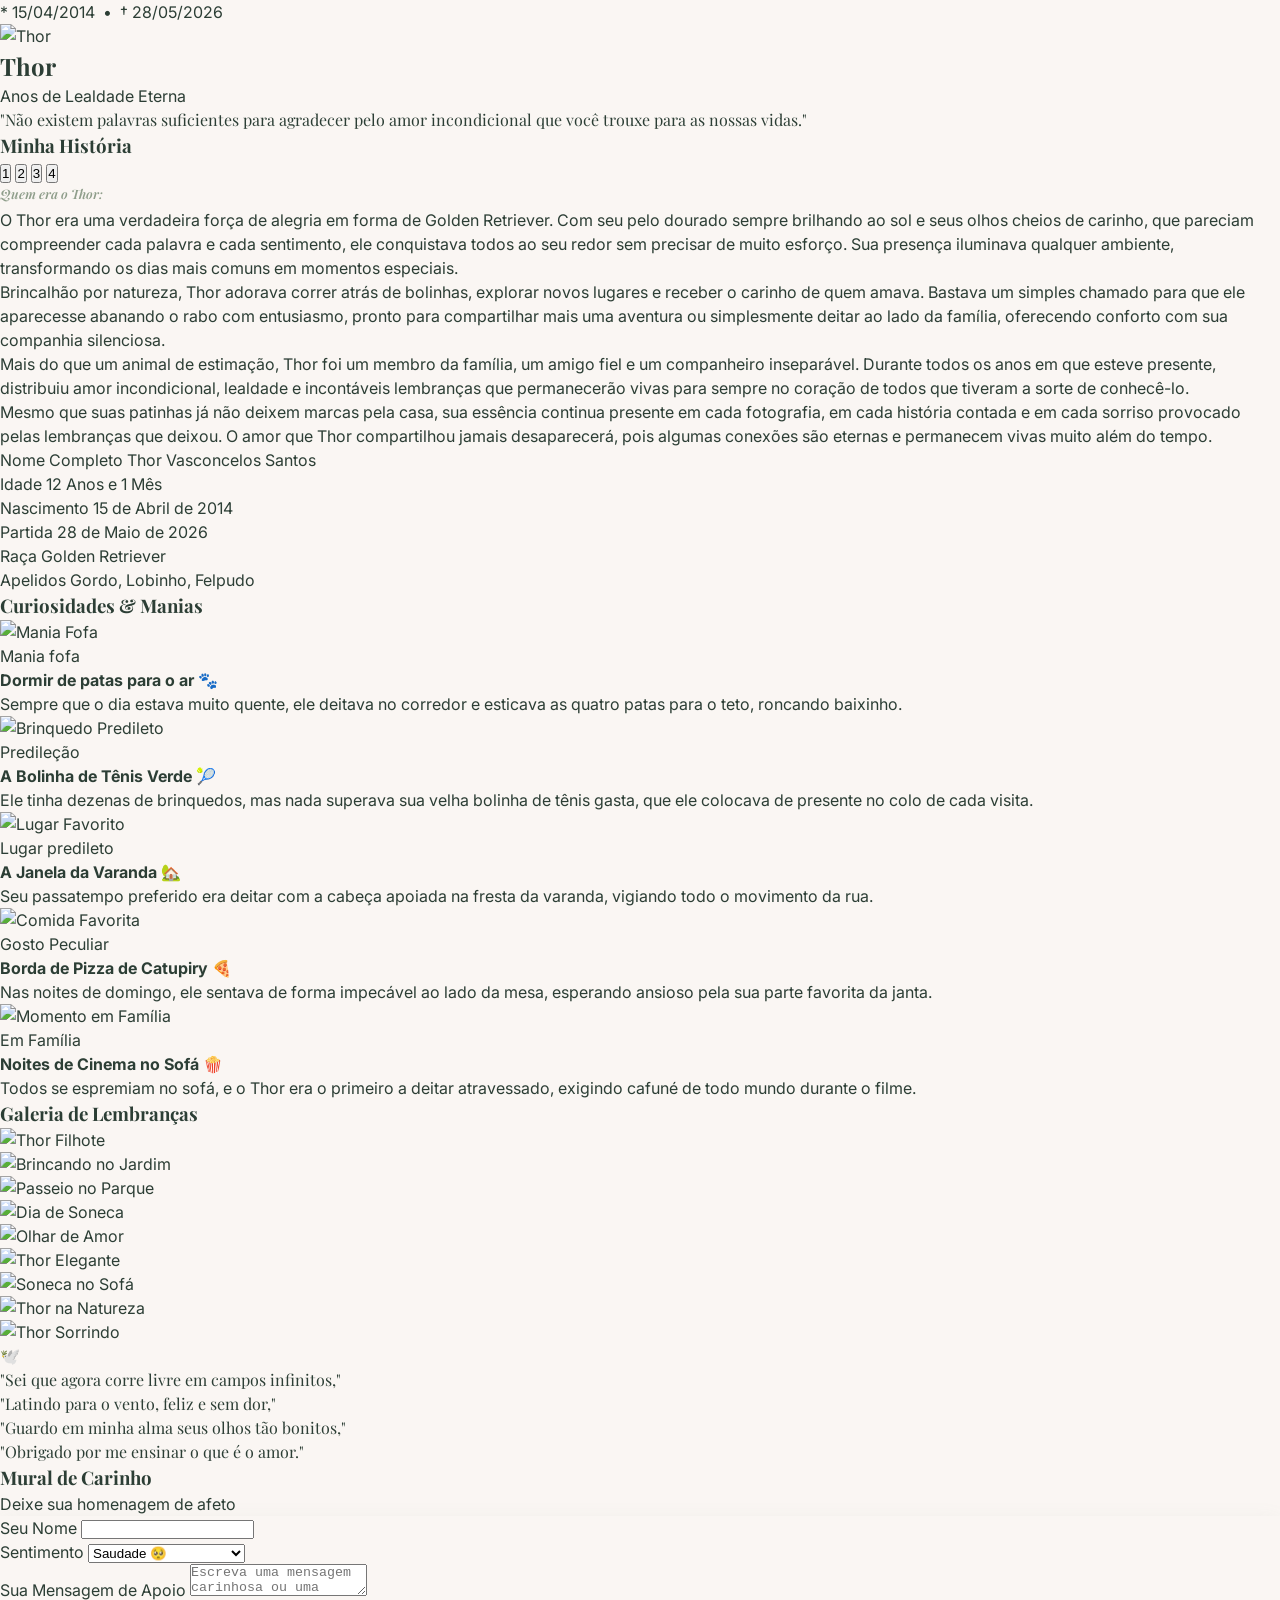
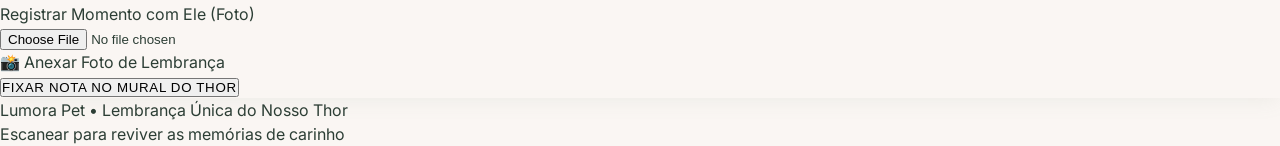
==== assets/pages/memorial.html @ e8ffe862 "Memorial e style css prontos" ====
<!DOCTYPE html>
<html lang="pt-BR">
<head>
    <meta charset="UTF-8">
    <meta name="viewport" content="width=device-width, initial-scale=1.0">
    <title>Lumora Pet • Nosso Eterno Thor</title>
    
    <!-- METATAGS DO ANIMAL -->
    <meta name="description" content="Lumora Pet - Memorial de lealdade do nosso amado Thor">
    <meta name="author" content="Lumora">
    <meta name="theme-color" content="#FAF6F3">
    
    <!-- METATAGS OPEN GRAPH -->
    <meta property="og:title" content="Memorial Digital • Thor">
    <meta property="og:description" content="Acesse nosso portal pet, reviva nossos momentos felizes e deixe um carinho!">
    <meta property="og:image" content="./../img/perfil.jpg">
    <meta property="og:type" content="website">
    
    <link rel="shortcut icon" href="./../img/lumora/logolumora.png" type="image/x-icon">
    
    <!-- FONTES DO GOOGLE -->
    <link rel="preconnect" href="https://fonts.googleapis.com">
    <link rel="preconnect" href="https://fonts.gstatic.com" crossorigin>
    <link href="https://fonts.googleapis.com/css2?family=Inter:wght@300;400;500;600;700&family=Playfair+Display:ital,wght@0,400;0,500;0,600;1,400&display=swap" rel="stylesheet">

    <!-- IMPORTAÇÃO DE TODAS AS FOLHAS DE ESTILO EM CSS PURO -->
    <link rel="stylesheet" href="./../css/style.css">
    <link rel="stylesheet" href="./../css/galeria.css">
    <link rel="stylesheet" href="./../css/lightbox.css">
    <link rel="stylesheet" href="./../css/memorial.css">
    <link rel="stylesheet" href="./../css/mural.css">
</head>
<body class="bg-light-theme pb-28">

    <!-- CANVAS PARA CÉU ANIMADO (ESTRELAS & PATINHAS FLUTUANTES) -->
    <canvas id="starryCanvas"></canvas>

    <!-- PORTAL PRINCIPAL -->
    <main class="memorial-container">
        
        <!-- CABEÇALHO -->
        <header class="memorial-header">
            <span class="memorial-date">* 15/04/2014 &nbsp;•&nbsp; † 28/05/2026</span>
            <div class="profile-frame">
                <!-- Foto do Pet (Clicável para abrir no Lightbox) -->
                <img src="https://images.unsplash.com/photo-1543466835-00a7907e9de1?q=80&w=600&auto=format&fit=crop" alt="Thor" class="profile-img" onclick="openLightbox(this.src)">
            </div>
            
            <h2 class="profile-name font-serif">Thor</h2>
            <span class="memorial-date" style="margin-top: 4px;">Anos de Lealdade Eterna</span>
            
            <blockquote class="profile-quote font-serif">
                "Não existem palavras suficientes para agradecer pelo amor incondicional que você trouxe para as nossas vidas."
            </blockquote>
        </header>

        <!-- SEÇÃO: LIVRO DIGITAL DA VIDA (HISTÓRIA EM ABAS NUMERADAS) -->
        <section class="book-section">
            <div class="book-header">
                <h3 class="book-title font-serif">Minha História</h3>
                <!-- Abas interativas do livro -->
                <div class="book-tabs">
                    <button id="book-tab-1" onclick="switchBookPage(1)" class="book-tab-btn active">1</button>
                    <button id="book-tab-2" onclick="switchBookPage(2)" class="book-tab-btn">2</button>
                    <button id="book-tab-3" onclick="switchBookPage(3)" class="book-tab-btn">3</button>
                    <button id="book-tab-4" onclick="switchBookPage(4)" class="book-tab-btn">4</button>
                </div>
            </div>

            <!-- Páginas de conteúdo do livro -->
            <div class="book-body">
                <!-- Página 1: Descrição -->
                <div id="book-page-1" class="book-page-content">
                    <p class="font-serif" style="font-style: italic; font-weight: 600; font-size: 0.8125rem; color: var(--color-blush); margin-bottom: 0.25rem;">Quem era o Thor:</p>
                    O Thor era uma verdadeira força de alegria em forma de Golden Retriever. Com seu pelo dourado sempre brilhando ao sol e seus olhos cheios de carinho, que pareciam compreender cada palavra e cada sentimento, ele conquistava todos ao seu redor sem precisar de muito esforço. Sua presença iluminava qualquer ambiente, transformando os dias mais comuns em momentos especiais.<br>
                    Brincalhão por natureza, Thor adorava correr atrás de bolinhas, explorar novos lugares e receber o carinho de quem amava. Bastava um simples chamado para que ele aparecesse abanando o rabo com entusiasmo, pronto para compartilhar mais uma aventura ou simplesmente deitar ao lado da família, oferecendo conforto com sua companhia silenciosa.<br>
                    Mais do que um animal de estimação, Thor foi um membro da família, um amigo fiel e um companheiro inseparável. Durante todos os anos em que esteve presente, distribuiu amor incondicional, lealdade e incontáveis lembranças que permanecerão vivas para sempre no coração de todos que tiveram a sorte de conhecê-lo.<br>
                    Mesmo que suas patinhas já não deixem marcas pela casa, sua essência continua presente em cada fotografia, em cada história contada e em cada sorriso provocado pelas lembranças que deixou. O amor que Thor compartilhou jamais desaparecerá, pois algumas conexões são eternas e permanecem vivas muito além do tempo.
                </div>

                <!-- Página 2: A Chegada (Oculta por padrão) -->
                <div id="book-page-2" class="book-page-content hidden">
                    <p class="font-serif" style="font-style: italic; font-weight: 600; font-size: 0.8125rem; color: var(--color-blush); margin-bottom: 0.25rem;">A Chegada (2014):</p>
                    Ele chegou à nossa casa em um sábado chuvoso de outono, ainda tão pequenino que cabia perfeitamente na palma de nossas mãos. Assustado com aquele novo mundo, tremia de leve enquanto observava tudo ao seu redor com seus olhinhos curiosos. Bastou uma lambida carinhosa no nariz, um chorinho manhoso e um rabinho balançando timidamente para que conquistasse, em poucos instantes, o coração de toda a família. <br>
                    Naquele dia, talvez ninguém imaginasse o quanto aquele pequeno filhote mudaria nossas vidas. Aos poucos, ele transformou a casa em um lar ainda mais cheio de alegria, carinho e momentos inesquecíveis. Cada canto passou a guardar uma lembrança sua, e cada rotina ganhou um significado especial com sua presença. Desde o primeiro instante, Thor não foi apenas um cachorro: tornou-se parte da família, um companheiro fiel que nos ensinou, todos os dias, o verdadeiro significado do amor incondicional.
                </div>

                <!-- Página 3: Momentos (Oculta por padrão) -->
                <div id="book-page-3" class="book-page-content hidden">
                    <p class="font-serif" style="font-style: italic; font-weight: 600; font-size: 0.8125rem; color: var(--color-blush); margin-bottom: 0.25rem;">Marcos Felizes:</p>
                   Viver com o Thor era ter a certeza de que cada dia reservava um novo motivo para sorrir. Sua alegria era contagiante e transformava até os momentos mais simples em lembranças inesquecíveis. Bastava pegar sua bolinha favorita, já desgastada de tantas brincadeiras, para que ele saísse correndo pela casa com a mesma empolgação de um filhote, convidando todos a participarem da diversão. <br>
                    As viagens para a praia eram um de seus momentos preferidos. Ele corria pela areia sem se cansar, perseguia as ondas como se fossem uma grande aventura e latia para o mar com uma coragem que sempre nos fazia rir. Parecia que cada passeio era uma descoberta, vivido com a curiosidade e o entusiasmo que só ele tinha. <br>
                    Thor também tinha suas manias encantadoras: gostava de dormir bem perto da família, esperava ansiosamente por um carinho antes de descansar e fazia pequenas travessuras que arrancavam risadas mesmo quando tentávamos fingir estar bravos. Eram esses detalhes, tão simples e ao mesmo tempo tão especiais, que enchiam nossa casa de vida, amor e felicidade. <br>
                    Hoje, o silêncio deixado por sua ausência é sentido em cada canto. Mas todas essas lembranças continuam vivas em nossos corações, lembrando-nos diariamente do privilégio que foi compartilhar tantos momentos ao lado de um amigo tão leal, amoroso e inesquecível.

                </div>

                <!-- Página 4: A Partida (Oculta por padrão) -->
                <div id="book-page-4" class="book-page-content hidden">
                    <p class="font-serif" style="font-style: italic; font-weight: 600; font-size: 0.8125rem; color: var(--color-blush); margin-bottom: 0.25rem;">A Partida (2026):</p>
                    No dia **28 de maio de 2026**, chegou o momento que jamais gostaríamos de viver. Com o coração em pedaços e os olhos cheios de lágrimas, nos despedimos do nosso melhor amigo. Thor enfrentou seus últimos dias com a mesma coragem e doçura que marcaram toda a sua vida, cercado pelo amor, pelo carinho e pelos abraços daqueles que sempre estiveram ao seu lado. <br>
                    Embora a despedida tenha sido profundamente dolorosa, encontramos conforto ao saber que ele partiu sentindo todo o amor que recebeu durante sua jornada. Cada afago, cada palavra de carinho e cada gesto naquele último momento carregavam a gratidão por todos os anos de felicidade que ele nos proporcionou. <br>
                    Hoje, sua ausência deixa um silêncio que ecoa por toda a casa. Ainda sentimos falta do som de suas patinhas pelo corredor, da alegria com que nos recebia e do olhar cheio de ternura que fazia qualquer problema parecer menor. Mas o amor verdadeiro não desaparece com a despedida. <br>
                    Thor continuará vivendo em nossas lembranças, nas fotografias, nas histórias compartilhadas e, principalmente, em nossos corações. Sua lealdade, seu companheirismo e o amor incondicional que nos ofereceu serão eternos. Enquanto houver alguém para lembrar do seu nome com um sorriso e um aperto de saudade no peito, uma parte dele continuará para sempre ao nosso lado.

                </div>
            </div>
        </section>

        <!-- SEÇÃO: AGENDA CLÁSSICA DE INFORMAÇÕES (INFO-CARD) -->
        <section class="agenda-section">
            <!-- Argolas espirais decorativas no topo -->
            <div class="agenda-spiral-binder">
                <div class="spiral-ring"></div>
                <div class="spiral-ring"></div>
                <div class="spiral-ring"></div>
                <div class="spiral-ring"></div>
                <div class="spiral-ring"></div>
                <div class="spiral-ring"></div>
            </div>
            
            <div class="agenda-grid">
                <div class="agenda-item">
                    <span class="agenda-label">Nome Completo</span>
                    <span class="agenda-value">Thor Vasconcelos Santos</span>
                </div>
                <div class="agenda-item">
                    <span class="agenda-label">Idade</span>
                    <span class="agenda-value">12 Anos e 1 Mês</span>
                </div>
                <div class="agenda-item">
                    <span class="agenda-label">Nascimento</span>
                    <span class="agenda-value">15 de Abril de 2014</span>
                </div>
                <div class="agenda-item">
                    <span class="agenda-label">Partida</span>
                    <span class="agenda-value">28 de Maio de 2026</span>
                </div>
                <div class="agenda-item">
                    <span class="agenda-label">Raça</span>
                    <span class="agenda-value">Golden Retriever</span>
                </div>
                <div class="agenda-item">
                    <span class="agenda-label">Apelidos</span>
                    <span class="agenda-value">Gordo, Lobinho, Felpudo</span>
                </div>
            </div>
        </section>

        <!-- SEÇÃO: CURIOSIDADES & MANIAS (COM HOVER ANIMADO E NOVAS MANIAS) -->
        <section class="curiosity-section">
            <h3 class="section-title font-serif">Curiosidades & Manias</h3>
            <div class="curiosity-grid">
                <!-- Curiosidade 1 -->
                <div class="curiosity-card">
                    <img src="https://images.unsplash.com/photo-1543466835-00a7907e9de1?q=80&w=300&auto=format&fit=crop" class="curiosity-img" alt="Mania Fofa" onclick="openLightbox(this.src)">
                    <div class="curiosity-info">
                        <span class="curiosity-label-tag">Mania fofa</span>
                        <h4 class="curiosity-title">Dormir de patas para o ar 🐾</h4>
                        <p class="curiosity-desc">Sempre que o dia estava muito quente, ele deitava no corredor e esticava as quatro patas para o teto, roncando baixinho.</p>
                    </div>
                </div>

                <!-- Curiosidade 2 -->
                <div class="curiosity-card">
                    <img src="https://images.unsplash.com/photo-1514984879728-be0aff75a6e8?q=80&w=300&auto=format&fit=crop" class="curiosity-img" alt="Brinquedo Predileto" onclick="openLightbox(this.src)">
                    <div class="curiosity-info">
                        <span class="curiosity-label-tag">Predileção</span>
                        <h4 class="curiosity-title">A Bolinha de Tênis Verde 🎾</h4>
                        <p class="curiosity-desc">Ele tinha dezenas de brinquedos, mas nada superava sua velha bolinha de tênis gasta, que ele colocava de presente no colo de cada visita.</p>
                    </div>
                </div>

                <!-- Curiosidade 3 -->
                <div class="curiosity-card">
                    <img src="https://images.unsplash.com/photo-1470240731273-7821a6eeb6bd?q=80&w=300&auto=format&fit=crop" class="curiosity-img" alt="Lugar Favorito" onclick="openLightbox(this.src)">
                    <div class="curiosity-info">
                        <span class="curiosity-label-tag">Lugar predileto</span>
                        <h4 class="curiosity-title">A Janela da Varanda 🏡</h4>
                        <p class="curiosity-desc">Seu passatempo preferido era deitar com a cabeça apoiada na fresta da varanda, vigiando todo o movimento da rua.</p>
                    </div>
                </div>

                <!-- Curiosidade 4 -->
                <div class="curiosity-card">
                    <img src="https://images.unsplash.com/photo-1513104890138-7c749659a591?q=80&w=300&auto=format&fit=crop" class="curiosity-img" alt="Comida Favorita" onclick="openLightbox(this.src)">
                    <div class="curiosity-info">
                        <span class="curiosity-label-tag">Gosto Peculiar</span>
                        <h4 class="curiosity-title">Borda de Pizza de Catupiry 🍕</h4>
                        <p class="curiosity-desc">Nas noites de domingo, ele sentava de forma impecável ao lado da mesa, esperando ansioso pela sua parte favorita da janta.</p>
                    </div>
                </div>

                <!-- Curiosidade 5 -->
                <div class="curiosity-card">
                    <img src="https://images.unsplash.com/photo-1485846234645-a62644f84728?q=80&w=300&auto=format&fit=crop" class="curiosity-img" alt="Momento em Família" onclick="openLightbox(this.src)">
                    <div class="curiosity-info">
                        <span class="curiosity-label-tag">Em Família</span>
                        <h4 class="curiosity-title">Noites de Cinema no Sofá 🍿</h4>
                        <p class="curiosity-desc">Todos se espremiam no sofá, e o Thor era o primeiro a deitar atravessado, exigindo cafuné de todo mundo durante o filme.</p>
                    </div>
                </div>
            </div>
        </section>

        <!-- SEÇÃO: GALERIA SIMÉTRICA (EXATAMENTE 9 FOTOS) [1] -->
        <section class="gallery-section">
            <h3 class="section-title font-serif">Galeria de Lembranças</h3>
            <div class="gallery-grid">
                <!-- Foto 1 -->
                <div class="gallery-item" onclick="openGalleryLightbox(0)">
                    <img src="https://images.unsplash.com/photo-1543466835-00a7907e9de1?q=80&w=400&auto=format&fit=crop" alt="Thor Filhote">
                </div>
                <!-- Foto 2 -->
                <div class="gallery-item" onclick="openGalleryLightbox(1)">
                    <img src="https://images.unsplash.com/photo-1514984879728-be0aff75a6e8?q=80&w=400&auto=format&fit=crop" alt="Brincando no Jardim">
                </div>
                <!-- Foto 3 -->
                <div class="gallery-item" onclick="openGalleryLightbox(2)">
                    <img src="https://images.unsplash.com/photo-1534361960057-19889db9621e?q=80&w=400&auto=format&fit=crop" alt="Passeio no Parque">
                </div>
                <!-- Foto 4 -->
                <div class="gallery-item" onclick="openGalleryLightbox(3)">
                    <img src="https://images.unsplash.com/photo-1583511655857-d19b40a7a54e?q=80&w=400&auto=format&fit=crop" alt="Dia de Soneca">
                </div>
                <!-- Foto 5 -->
                <div class="gallery-item" onclick="openGalleryLightbox(4)">
                    <img src="https://images.unsplash.com/photo-1518717758536-85ae29035b6d?q=80&w=400&auto=format&fit=crop" alt="Olhar de Amor">
                </div>
                <!-- Foto 6 -->
                <div class="gallery-item" onclick="openGalleryLightbox(5)">
                    <img src="https://images.unsplash.com/photo-1552053831-71594a27632d?q=80&w=400&auto=format&fit=crop" alt="Thor Elegante">
                </div>
                <!-- Foto 7 -->
                <div class="gallery-item" onclick="openGalleryLightbox(6)">
                    <img src="https://images.unsplash.com/photo-1530281700549-e82e7bf110d6?q=80&w=400&auto=format&fit=crop" alt="Soneca no Sofá">
                </div>
                <!-- Foto 8 -->
                <div class="gallery-item" onclick="openGalleryLightbox(7)">
                    <img src="https://images.unsplash.com/photo-1444212477490-ca407925329e?q=80&w=400&auto=format&fit=crop" alt="Thor na Natureza">
                </div>
                <!-- Foto 9 -->
                <div class="gallery-item" onclick="openGalleryLightbox(8)">
                    <img src="https://images.unsplash.com/photo-1587300003388-59208cc962cb?q=80&w=400&auto=format&fit=crop" alt="Thor Sorrindo">
                </div>
            </div>
        </section>

        <!-- SEÇÃO: O LEVE POEMA DE DESPEDIDA ESTILO PAPEL RASGADO VETORIAL (CORRIGIDO VINTAGE) [1] -->
        <section class="poem-section">
            <span class="poem-icon">🕊️</span>
            <p class="poem-verse font-serif">"Sei que agora corre livre em campos infinitos,"</p>
            <p class="poem-verse font-serif">"Latindo para o vento, feliz e sem dor,"</p>
            <p class="poem-verse font-serif">"Guardo em minha alma seus olhos tão bonitos,"</p>
            <p class="poem-verse font-serif">"Obrigado por me ensinar o que é o amor."</p>
        </section>

        <!-- MURAL DE CARINHO (AO VIVO PARA FAMÍLIA E AMIGOS) -->
        <section class="mural-section">
            <div class="mural-header">
                <h3 class="mural-title font-serif">
                    <span class="live-indicator">
                        <span class="live-ping"></span>
                        <span class="live-dot"></span>
                    </span>
                    Mural de Carinho
                </h3>
                <span class="mural-status">Deixe sua homenagem de afeto</span>
            </div>

            <!-- FORMULÁRIO DE ENVIO RÁPIDO -->
            <div class="form-container glow-rose">
                <form onsubmit="handleLiveSubmit(event)" class="mural-form">
                    <div class="form-row">
                        <div>
                            <label class="form-label">Seu Nome</label>
                            <input type="text" id="form_name" required class="input-field">
                        </div>
                        <div>
                            <label class="form-label">Sentimento</label>
                            <select id="form_relation" class="select-field">
                                <option value="Saudade">Saudade 🥺</option>
                                <option value="Amor">Amor Eterno ❤️</option>
                                <option value="Gratidão">Gratidão ✨</option>
                                <option value="Lambidas">Lambidas/Patinhas 🐾</option>
                                <option value="Doçura">Doçura/Paz 🕊️</option>
                            </select>
                        </div>
                    </div>

                    <div>
                        <label class="form-label">Sua Mensagem de Apoio</label>
                        <textarea id="form_text" rows="2" class="textarea-field" placeholder="Escreva uma mensagem carinhosa ou uma lembrança fofa..."></textarea>
                    </div>

                    <!-- Captura de câmera ou galeria do celular -->
                    <div>
                        <label class="form-label">Registrar Momento com Ele (Foto)</label>
                        <div class="file-uploader">
                            <input type="file" id="form_photo" accept="image/*" class="file-input" onchange="previewImage(event)">
                            <div id="photo_placeholder" class="file-placeholder">
                                <span>📸</span>
                                <span>Anexar Foto de Lembrança</span>
                            </div>
                        </div>
                        <div id="preview_container" class="preview-container hidden">
                            <img id="image_preview" src="" class="preview-img">
                            <button type="button" onclick="removePreview()" class="btn-remove-photo">&times;</button>
                        </div>
                    </div>

                    <button type="submit" class="btn-submit uppercase tracking-wide">
                        Fixar Nota no Mural do Thor
                    </button>
                </form>
            </div>
            
            <!-- Feed de Mensagens Dinâmico e Persistente (LocalStorage) -->
            <div id="muralFeed" class="mural-feed">
                <!-- Notas carregadas por JS -->
            </div>
        </section>

        <!-- RODAPÉ DISCRETO -->
        <footer class="memorial-footer">
            <p>Lumora Pet • Lembrança Única do Nosso Thor</p>
            <p class="discreet-text">Escanear para reviver as memórias de carinho</p>
        </footer>
        
    </main>

    <!-- NOVO LIGHTBOX: CARD VORTICAL DE LUXO COM SWIPE (LEGIVEL E SEM SETAS) [1] -->
    <div id="lightbox" class="lightbox-overlay hidden" onclick="closeLightbox(event)">
        <!-- Botão de Fechar -->
        <button class="btn-close-lightbox" onclick="forceCloseLightbox()">&times;</button>
        
        <!-- Card de Luxo Suspenso Vertical [1] -->
        <div class="lightbox-card-box" onclick="event.stopPropagation()">
            <!-- Foto do Pet no topo [1] -->
            <div class="lightbox-card-img-wrapper">
                <img id="lightboxImg" class="lightbox-img-element" src="" alt="Ampliação">
            </div>
            
            <!-- Painel Escuro de Legendas no rodapé do card para alta legibilidade [1] -->
            <div class="lightbox-card-info-pane">
                <span id="lightboxCaption" class="lightbox-card-caption">Legenda da Foto</span>
                <span id="lightboxDate" class="lightbox-card-date">Maio de 2014</span>
            </div>
        </div>
    </div>

    <!-- MÁSCARA VETORIAL DO PAPEL RASGADO (SVG CLIPPATH INVISÍVEL) -->
    <svg width="0" height="0" style="position: absolute; pointer-events: none;">
        <defs>
            <clipPath id="torn-paper-clip" clipPathUnits="objectBoundingBox">
                <!-- Desenho matemático vetorial de alta definição para as bordas rasgadas -->
                <path d="M 0,0.04 
                         C 0.05,0.02 0.1,0.06 0.15,0.03 
                         C 0.2,0.01 0.25,0.05 0.3,0.02 
                         C 0.35,0.04 0.4,0.01 0.45,0.03 
                         C 0.5,0.05 0.55,0.02 0.6,0.04 
                         C 0.65,0.01 0.7,0.05 0.75,0.02 
                         C 0.8,0.04 0.85,0.01 0.9,0.03 
                         C 0.95,0.05 1,0.02 1,0.04 
                         L 1,0.96 
                         C 0.95,0.94 0.9,0.98 0.85,0.95 
                         C 0.8,0.92 0.75,0.96 0.7,0.93 
                         C 0.65,0.95 0.6,0.92 0.55,0.94 
                         C 0.5,0.97 0.45,0.93 0.4,0.95 
                         C 0.35,0.92 0.3,0.96 0.25,0.93 
                         C 0.2,0.95 0.15,0.91 0.1,0.94 
                         C 0.05,0.97 0,0.93 0,0.96 
                         Z" />
                    </clipPath>
        </defs>
    </svg>

    <!-- SCRIPT DE COMPORTAMENTO EM JAVASCRIPT MODULAR (IMPORTANTÍSSIMO: type="module") -->
    <script type="module" src="./../js/main.js"></script>

</body>
</html>
---- assets/css/style.css ----
/* ==========================================================================
   1. VARIÁVEIS DO DESIGN SYSTEM (LUMORA PET - TEMA SAGE/AREIA) [1]
   ========================================================================== */
:root {
    --color-bg: #FAF6F3;           /* Off-white Areia Suave (Fundo) */
    --color-card: #FFFDFC;         /* Pérola (Cards e Modais) */
    --color-border: #EFEAE4;       /* Divisor Areia Suave */
    --color-text-dark: #2C3E35;    /* Verde Musgo Escuro/Ardósia (Texto) */
    --color-text-muted: #7E857B;   /* Cinza Muted */
    --color-rose-gold: #C59B73;    /* Rose Gold Quente (Destaques) */
    --color-blush: #8F9E8B;        /* Verde Mudo/Oliva (Botões e Ativos) */
    --color-blush-hover: #738267;  /* Verde Escurecido (Hover) */
    --color-white: #FFFFFF;        /* Branco Puro */
    
    --font-serif: 'Playfair Display', serif;
    --font-sans: 'Inter', sans-serif;
}

/* ==========================================================================
   2. ESTILOS GERAIS E RESET
   ========================================================================== */
* {
    margin: 0;
    padding: 0;
    box-sizing: border-box;
}

body {
    background-color: var(--color-bg);
    color: var(--color-text-dark);
    font-family: var(--font-sans);
    line-height: 1.5;
    -webkit-font-smoothing: antialiased;
    overflow-x: hidden;
}

.bg-light-theme {
    background-color: var(--color-bg);
}

.font-serif {
    font-family: var(--font-serif);
}

.uppercase {
    text-transform: uppercase;
}

.tracking-wide {
    letter-spacing: 0.05em;
}

.hidden {
    display: none !important;
}

.glow-rose {
    box-shadow: 0 4px 20px -2px rgba(143, 158, 139, 0.12);
}

.fade-out {
    opacity: 0;
    pointer-events: none;
    transition: opacity 0.8s ease-in-out;
}

/* Canvas de patinhas flutuantes */
#starryCanvas {
    position: fixed;
    inset: 0;
    width: 100%;
    height: 100%;
    z-index: 1;
    pointer-events: none;
}

/* Envoltório da tela de boas-vindas */
.welcome-wrapper {
    position: relative;
    display: flex;
    justify-content: center;
    align-items: center;
    min-height: calc(100vh - 80px);
    z-index: 10;
}

.welcome-screen {
    max-width: 28rem;
    width: 100%;
    padding: 1.5rem;
    text-align: center;
    z-index: 10;
}

.welcome-container {
    display: flex;
    flex-direction: column;
    align-items: center;
    gap: 1.5rem;
}

.welcome-tag {
    font-size: 0.625rem;
    font-weight: 700;
    letter-spacing: 0.12em;
    text-transform: uppercase;
    color: var(--color-blush);
}

/* Moldura para a foto da capa na entrada */
.welcome-photo-frame {
    position: relative;
    width: 11rem;
    height: 11rem;
    border-radius: 50%;
    overflow: hidden;
    border: 4px solid var(--color-white);
    box-shadow: 0 10px 25px rgba(44, 62, 53, 0.12);
    background-color: var(--color-white);
}

.welcome-photo {
    width: 100%;
    height: 100%;
    object-fit: cover;
}

.welcome-title {
    font-size: 2rem;
    font-weight: 400;
    letter-spacing: 0.025em;
    color: var(--color-text-dark);
    margin-top: 0.5rem;
}

.welcome-text {
    font-size: 0.75rem;
    color: var(--color-text-muted);
    line-height: 1.625;
    max-width: 20rem;
    margin: 0 auto;
}

.welcome-video-wrapper {
    position: relative;
    aspect-ratio: 16 / 9;
    width: 100%;
    background-color: #000;
    border-radius: 1rem;
    overflow: hidden;
    border: 2px solid var(--color-white);
    box-shadow: 0 10px 15px -3px rgba(0, 0, 0, 0.05);
}

.welcome-video {
    width: 100%;
    height: 100%;
    object-fit: cover;
}

.welcome-btn-container {
    padding-top: 0.5rem;
}

.discreet-footer {
    text-align: center;
    padding: 1.5rem 0;
    font-size: 0.625rem;
    color: var(--color-text-muted);
    letter-spacing: 0.05em;
    text-transform: uppercase;
    z-index: 10;
    position: relative;
}
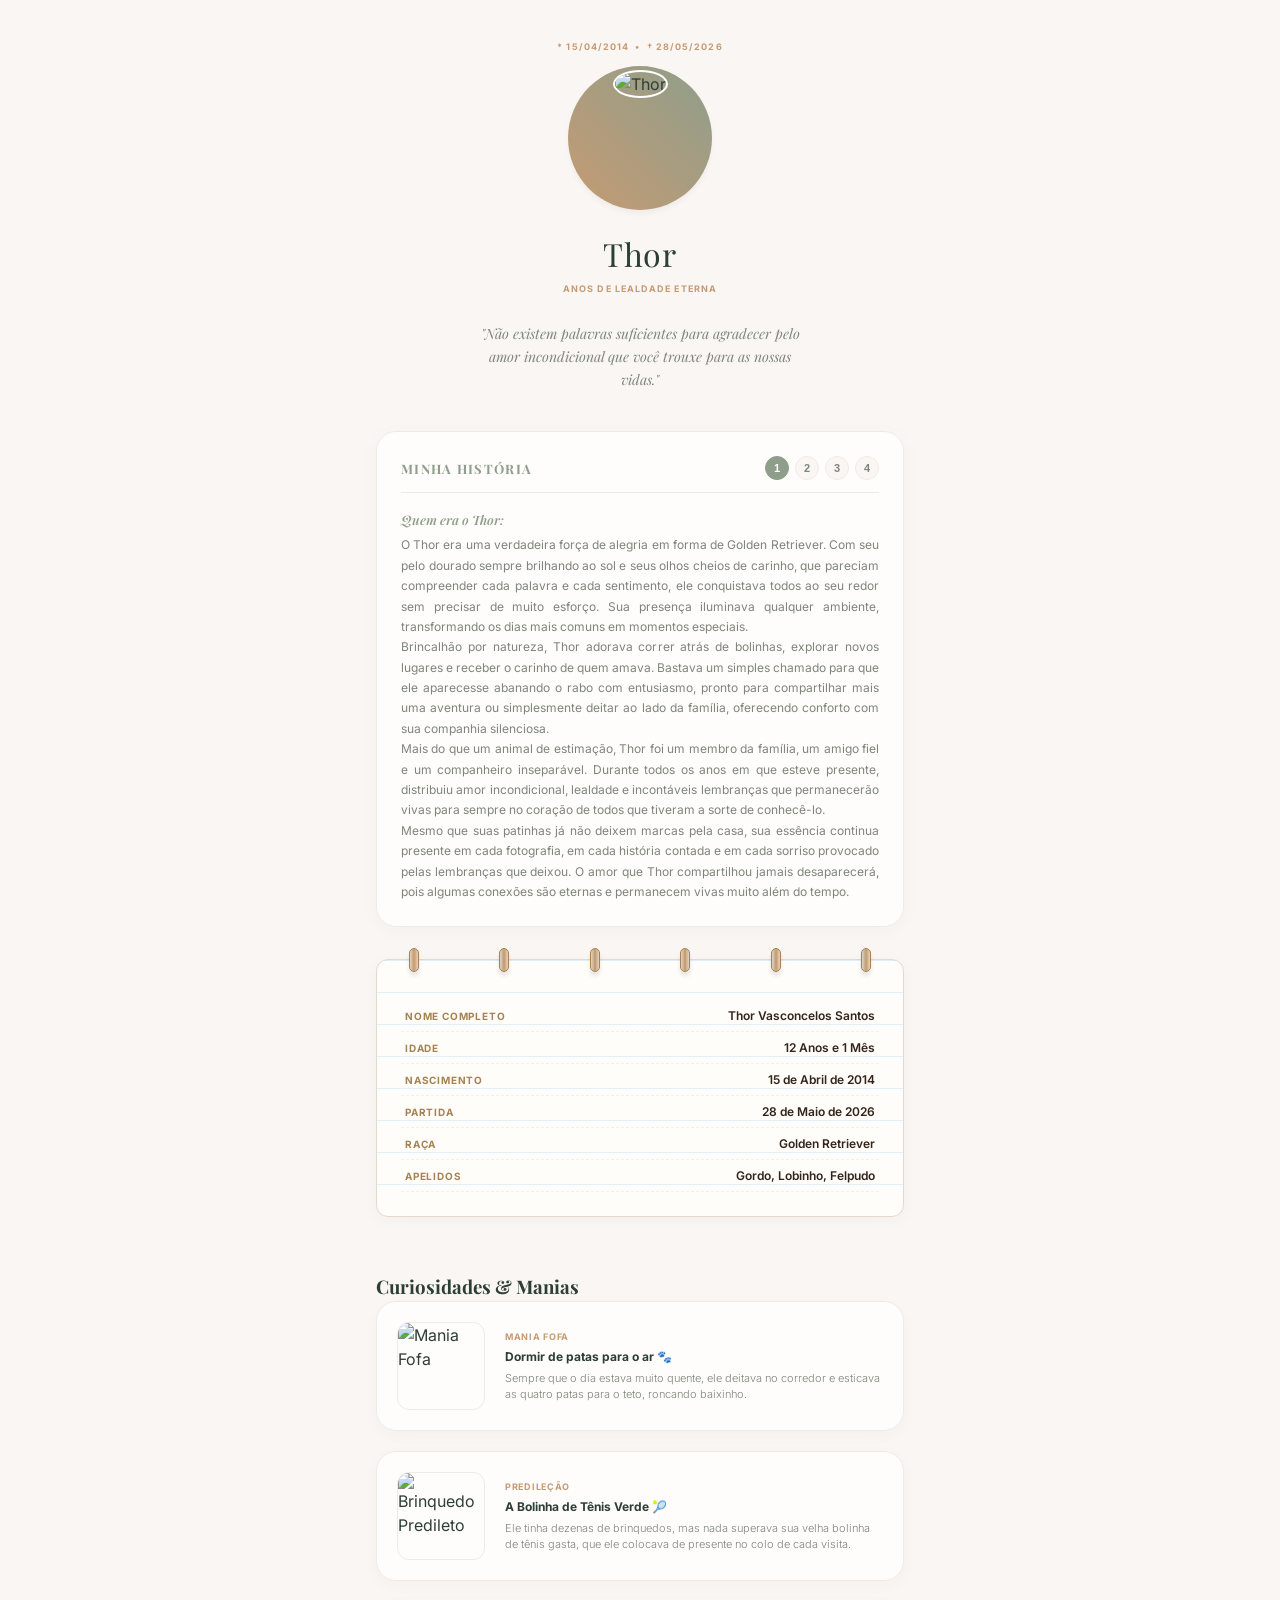
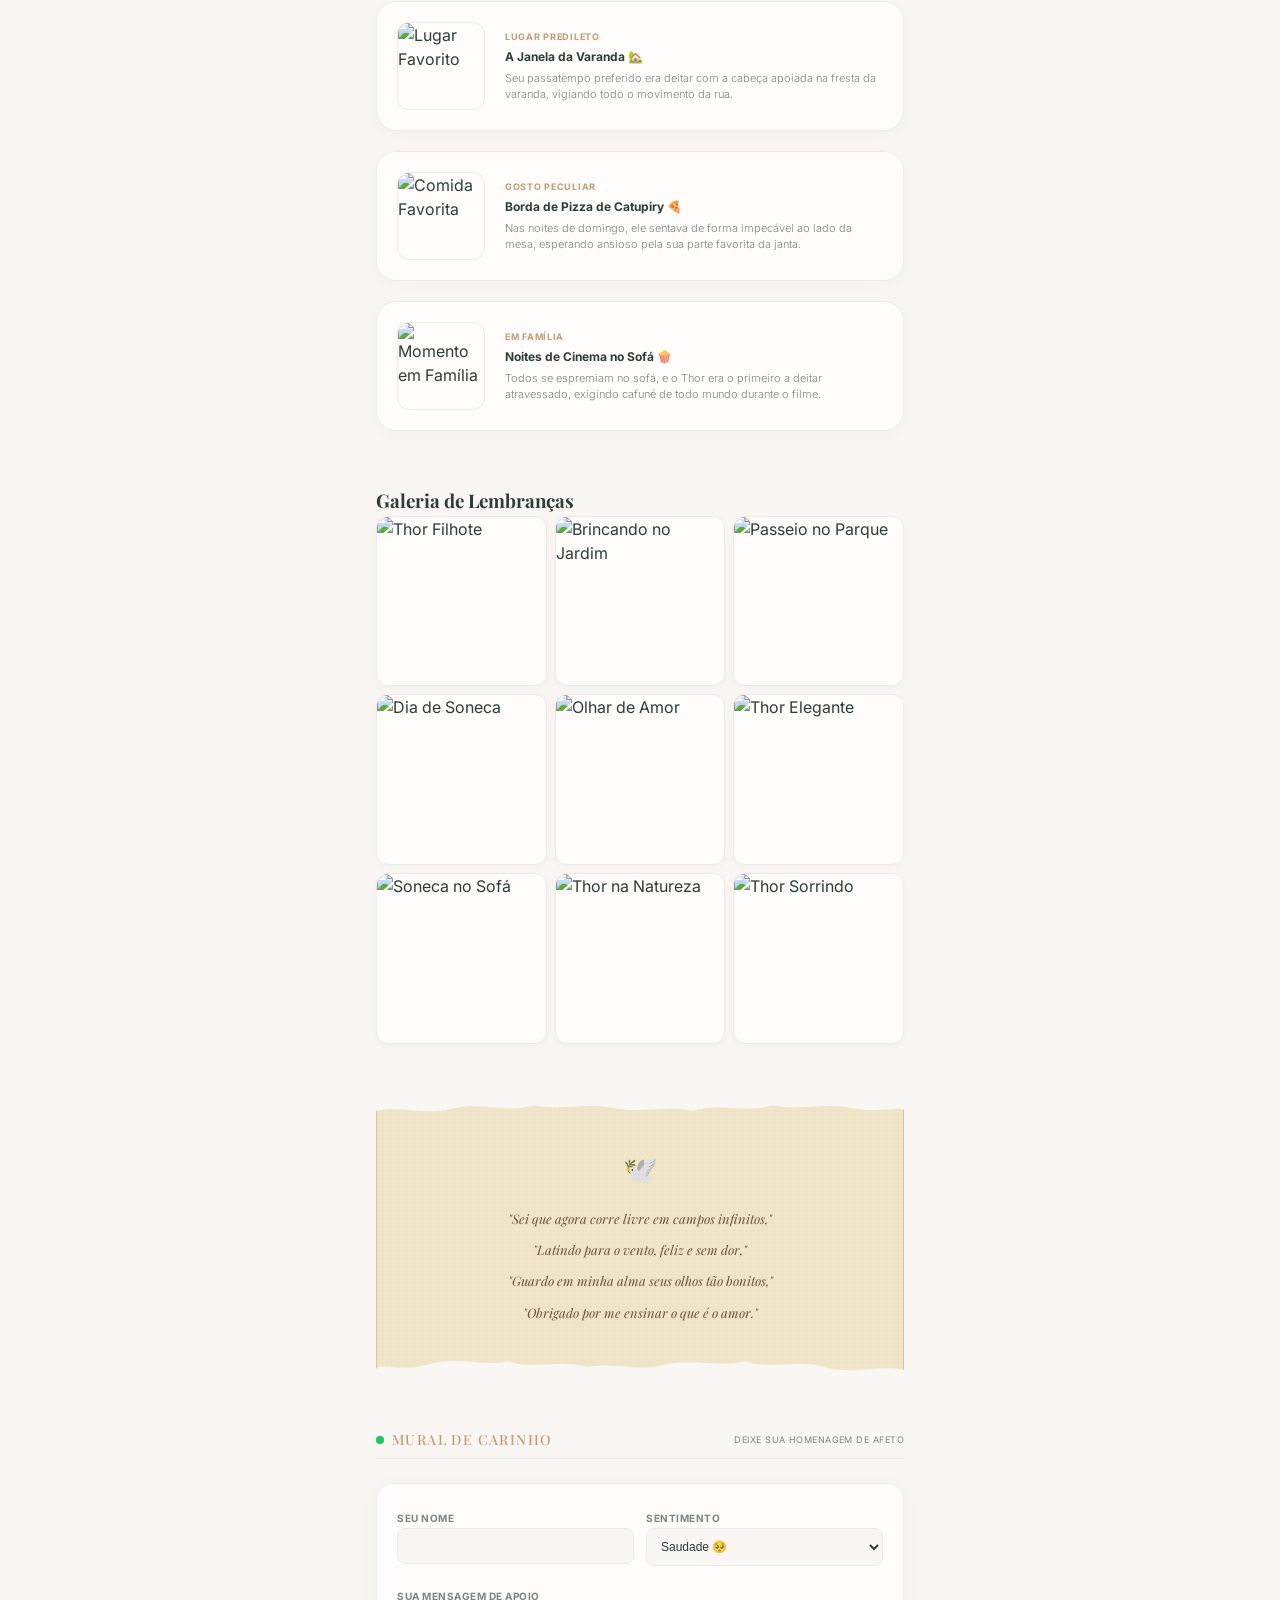
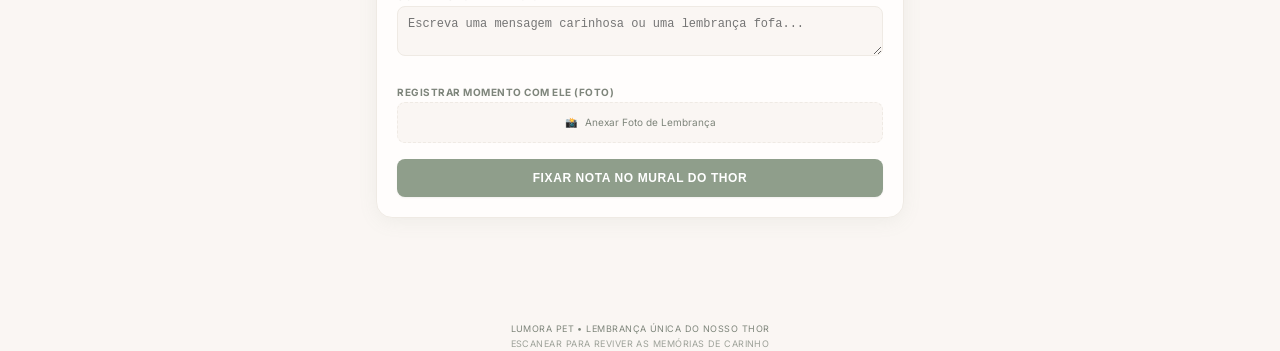
==== commit e754b346: "Corrigindo o css" ====
--- a/assets/pages/memorial.html
+++ b/assets/pages/memorial.html
@@ -12,7 +12,7 @@
     
     <!-- METATAGS OPEN GRAPH -->
     <meta property="og:title" content="Memorial Digital • Thor">
-    <meta property="og:description" content="Acesse nosso portal pet, reviva nossos momentos felizes e deixe um carinho!">
+    <meta property="og:description" content="Acesse nosso portal pet, reviva nossos momentos felizes e deixe um carinho no mural!">
     <meta property="og:image" content="./../img/perfil.jpg">
     <meta property="og:type" content="website">
     
@@ -26,9 +26,11 @@
     <!-- IMPORTAÇÃO DE TODAS AS FOLHAS DE ESTILO EM CSS PURO -->
     <link rel="stylesheet" href="./../css/style.css">
     <link rel="stylesheet" href="./../css/galeria.css">
+    <link rel="stylesheet" href="./../css/jornada.css">
     <link rel="stylesheet" href="./../css/lightbox.css">
     <link rel="stylesheet" href="./../css/memorial.css">
     <link rel="stylesheet" href="./../css/mural.css">
+    <link rel="stylesheet" href="./../css/programacao.css">
 </head>
 <body class="bg-light-theme pb-28">
 
@@ -41,6 +43,7 @@
         <!-- CABEÇALHO -->
         <header class="memorial-header">
             <span class="memorial-date">* 15/04/2014 &nbsp;•&nbsp; † 28/05/2026</span>
+            
             <div class="profile-frame">
                 <!-- Foto do Pet (Clicável para abrir no Lightbox) -->
                 <img src="https://images.unsplash.com/photo-1543466835-00a7907e9de1?q=80&w=600&auto=format&fit=crop" alt="Thor" class="profile-img" onclick="openLightbox(this.src)">
@@ -72,37 +75,36 @@
                 <!-- Página 1: Descrição -->
                 <div id="book-page-1" class="book-page-content">
                     <p class="font-serif" style="font-style: italic; font-weight: 600; font-size: 0.8125rem; color: var(--color-blush); margin-bottom: 0.25rem;">Quem era o Thor:</p>
-                    O Thor era uma verdadeira força de alegria em forma de Golden Retriever. Com seu pelo dourado sempre brilhando ao sol e seus olhos cheios de carinho, que pareciam compreender cada palavra e cada sentimento, ele conquistava todos ao seu redor sem precisar de muito esforço. Sua presença iluminava qualquer ambiente, transformando os dias mais comuns em momentos especiais.<br>
-                    Brincalhão por natureza, Thor adorava correr atrás de bolinhas, explorar novos lugares e receber o carinho de quem amava. Bastava um simples chamado para que ele aparecesse abanando o rabo com entusiasmo, pronto para compartilhar mais uma aventura ou simplesmente deitar ao lado da família, oferecendo conforto com sua companhia silenciosa.<br>
-                    Mais do que um animal de estimação, Thor foi um membro da família, um amigo fiel e um companheiro inseparável. Durante todos os anos em que esteve presente, distribuiu amor incondicional, lealdade e incontáveis lembranças que permanecerão vivas para sempre no coração de todos que tiveram a sorte de conhecê-lo.<br>
+                    O Thor era uma verdadeira força de alegria em forma de Golden Retriever. Com seu pelo dourado sempre brilhando ao sol e seus olhos cheios de carinho, que pareciam compreender cada palavra e cada sentimento, ele conquistava todos ao seu redor sem precisar de muito esforço. Sua presença iluminava qualquer ambiente, transformando os dias mais comuns em momentos especiais. <br>
+                    Brincalhão por natureza, Thor adorava correr atrás de bolinhas, explorar novos lugares e receber o carinho de quem amava. Bastava um simples chamado para que ele aparecesse abanando o rabo com entusiasmo, pronto para compartilhar mais uma aventura ou simplesmente deitar ao lado da família, oferecendo conforto com sua companhia silenciosa. <br>
+                    Mais do que um animal de estimação, Thor foi um membro da família, um amigo fiel e um companheiro inseparável. Durante todos os anos em que esteve presente, distribuiu amor incondicional, lealdade e incontáveis lembranças que permanecerão vivas para sempre no coração de todos que tiveram a sorte de conhecê-lo. <br>
                     Mesmo que suas patinhas já não deixem marcas pela casa, sua essência continua presente em cada fotografia, em cada história contada e em cada sorriso provocado pelas lembranças que deixou. O amor que Thor compartilhou jamais desaparecerá, pois algumas conexões são eternas e permanecem vivas muito além do tempo.
-                </div>
-
-                <!-- Página 2: A Chegada (Oculta por padrão) -->
+
+                </div>
+
+                <!-- Página 2: A Chegada -->
                 <div id="book-page-2" class="book-page-content hidden">
                     <p class="font-serif" style="font-style: italic; font-weight: 600; font-size: 0.8125rem; color: var(--color-blush); margin-bottom: 0.25rem;">A Chegada (2014):</p>
                     Ele chegou à nossa casa em um sábado chuvoso de outono, ainda tão pequenino que cabia perfeitamente na palma de nossas mãos. Assustado com aquele novo mundo, tremia de leve enquanto observava tudo ao seu redor com seus olhinhos curiosos. Bastou uma lambida carinhosa no nariz, um chorinho manhoso e um rabinho balançando timidamente para que conquistasse, em poucos instantes, o coração de toda a família. <br>
                     Naquele dia, talvez ninguém imaginasse o quanto aquele pequeno filhote mudaria nossas vidas. Aos poucos, ele transformou a casa em um lar ainda mais cheio de alegria, carinho e momentos inesquecíveis. Cada canto passou a guardar uma lembrança sua, e cada rotina ganhou um significado especial com sua presença. Desde o primeiro instante, Thor não foi apenas um cachorro: tornou-se parte da família, um companheiro fiel que nos ensinou, todos os dias, o verdadeiro significado do amor incondicional.
                 </div>
 
-                <!-- Página 3: Momentos (Oculta por padrão) -->
+                <!-- Página 3: Momentos -->
                 <div id="book-page-3" class="book-page-content hidden">
                     <p class="font-serif" style="font-style: italic; font-weight: 600; font-size: 0.8125rem; color: var(--color-blush); margin-bottom: 0.25rem;">Marcos Felizes:</p>
-                   Viver com o Thor era ter a certeza de que cada dia reservava um novo motivo para sorrir. Sua alegria era contagiante e transformava até os momentos mais simples em lembranças inesquecíveis. Bastava pegar sua bolinha favorita, já desgastada de tantas brincadeiras, para que ele saísse correndo pela casa com a mesma empolgação de um filhote, convidando todos a participarem da diversão. <br>
+                    Viver com o Thor era ter a certeza de que cada dia reservava um novo motivo para sorrir. Sua alegria era contagiante e transformava até os momentos mais simples em lembranças inesquecíveis. Bastava pegar sua bolinha favorita, já desgastada de tantas brincadeiras, para que ele saísse correndo pela casa com a mesma empolgação de um filhote, convidando todos a participarem da diversão. <br>
                     As viagens para a praia eram um de seus momentos preferidos. Ele corria pela areia sem se cansar, perseguia as ondas como se fossem uma grande aventura e latia para o mar com uma coragem que sempre nos fazia rir. Parecia que cada passeio era uma descoberta, vivido com a curiosidade e o entusiasmo que só ele tinha. <br>
                     Thor também tinha suas manias encantadoras: gostava de dormir bem perto da família, esperava ansiosamente por um carinho antes de descansar e fazia pequenas travessuras que arrancavam risadas mesmo quando tentávamos fingir estar bravos. Eram esses detalhes, tão simples e ao mesmo tempo tão especiais, que enchiam nossa casa de vida, amor e felicidade. <br>
                     Hoje, o silêncio deixado por sua ausência é sentido em cada canto. Mas todas essas lembranças continuam vivas em nossos corações, lembrando-nos diariamente do privilégio que foi compartilhar tantos momentos ao lado de um amigo tão leal, amoroso e inesquecível.
-
-                </div>
-
-                <!-- Página 4: A Partida (Oculta por padrão) -->
+                </div>
+
+                <!-- Página 4: A Partida -->
                 <div id="book-page-4" class="book-page-content hidden">
                     <p class="font-serif" style="font-style: italic; font-weight: 600; font-size: 0.8125rem; color: var(--color-blush); margin-bottom: 0.25rem;">A Partida (2026):</p>
                     No dia **28 de maio de 2026**, chegou o momento que jamais gostaríamos de viver. Com o coração em pedaços e os olhos cheios de lágrimas, nos despedimos do nosso melhor amigo. Thor enfrentou seus últimos dias com a mesma coragem e doçura que marcaram toda a sua vida, cercado pelo amor, pelo carinho e pelos abraços daqueles que sempre estiveram ao seu lado. <br>
                     Embora a despedida tenha sido profundamente dolorosa, encontramos conforto ao saber que ele partiu sentindo todo o amor que recebeu durante sua jornada. Cada afago, cada palavra de carinho e cada gesto naquele último momento carregavam a gratidão por todos os anos de felicidade que ele nos proporcionou. <br>
                     Hoje, sua ausência deixa um silêncio que ecoa por toda a casa. Ainda sentimos falta do som de suas patinhas pelo corredor, da alegria com que nos recebia e do olhar cheio de ternura que fazia qualquer problema parecer menor. Mas o amor verdadeiro não desaparece com a despedida. <br>
                     Thor continuará vivendo em nossas lembranças, nas fotografias, nas histórias compartilhadas e, principalmente, em nossos corações. Sua lealdade, seu companheirismo e o amor incondicional que nos ofereceu serão eternos. Enquanto houver alguém para lembrar do seu nome com um sorriso e um aperto de saudade no peito, uma parte dele continuará para sempre ao nosso lado.
-
                 </div>
             </div>
         </section>
@@ -181,7 +183,7 @@
                     </div>
                 </div>
 
-                <!-- Curiosidade 4 -->
+                <!-- Curiosidade 4 (Nova) -->
                 <div class="curiosity-card">
                     <img src="https://images.unsplash.com/photo-1513104890138-7c749659a591?q=80&w=300&auto=format&fit=crop" class="curiosity-img" alt="Comida Favorita" onclick="openLightbox(this.src)">
                     <div class="curiosity-info">
@@ -191,7 +193,7 @@
                     </div>
                 </div>
 
-                <!-- Curiosidade 5 -->
+                <!-- Curiosidade 5 (Nova) -->
                 <div class="curiosity-card">
                     <img src="https://images.unsplash.com/photo-1485846234645-a62644f84728?q=80&w=300&auto=format&fit=crop" class="curiosity-img" alt="Momento em Família" onclick="openLightbox(this.src)">
                     <div class="curiosity-info">
@@ -203,7 +205,7 @@
             </div>
         </section>
 
-        <!-- SEÇÃO: GALERIA SIMÉTRICA (EXATAMENTE 9 FOTOS) [1] -->
+        <!-- 📸 SEÇÃO ATUALIZADA: GALERIA SIMÉTRICA (EXATAMENTE 9 FOTOS) [1] -->
         <section class="gallery-section">
             <h3 class="section-title font-serif">Galeria de Lembranças</h3>
             <div class="gallery-grid">
@@ -304,7 +306,7 @@
                             </div>
                         </div>
                         <div id="preview_container" class="preview-container hidden">
-                            <img id="image_preview" src="" class="preview-img">
+                            <img id="image_preview" src="" class="preview-img" alt="Preview">
                             <button type="button" onclick="removePreview()" class="btn-remove-photo">&times;</button>
                         </div>
                     </div>
@@ -329,7 +331,7 @@
         
     </main>
 
-    <!-- NOVO LIGHTBOX: CARD VORTICAL DE LUXO COM SWIPE (LEGIVEL E SEM SETAS) [1] -->
+    <!-- ⚠️ NOVO LIGHTBOX: CARD VORTICAL DE LUXO COM SWIPE (LEGIVEL E SEM SETAS) [1] -->
     <div id="lightbox" class="lightbox-overlay hidden" onclick="closeLightbox(event)">
         <!-- Botão de Fechar -->
         <button class="btn-close-lightbox" onclick="forceCloseLightbox()">&times;</button>
--- a/assets/css/style.css
+++ b/assets/css/style.css
@@ -141,23 +141,6 @@
     margin: 0 auto;
 }
 
-.welcome-video-wrapper {
-    position: relative;
-    aspect-ratio: 16 / 9;
-    width: 100%;
-    background-color: #000;
-    border-radius: 1rem;
-    overflow: hidden;
-    border: 2px solid var(--color-white);
-    box-shadow: 0 10px 15px -3px rgba(0, 0, 0, 0.05);
-}
-
-.welcome-video {
-    width: 100%;
-    height: 100%;
-    object-fit: cover;
-}
-
 .welcome-btn-container {
     padding-top: 0.5rem;
 }
--- a/assets/css/galeria.css
+++ b/assets/css/galeria.css
@@ -0,0 +1,35 @@
+/* ==========================================================================
+   ALBUM DE LEMBRANÇAS 3X3 (galeria.css) [1]
+   ========================================================================== */
+.gallery-section {
+    margin-top: 3.5rem;
+}
+
+/* Grid perfeitamente simétrico de 3 colunas no mobile [1] */
+.gallery-grid {
+    display: grid;
+    grid-template-columns: repeat(3, minmax(0, 1fr));
+    gap: 0.5rem;
+}
+
+.gallery-item {
+    aspect-ratio: 1 / 1; /* Quadrado simétrico [1] */
+    background-color: var(--color-card);
+    overflow: hidden;
+    border-radius: 0.75rem;
+    border: 1px solid var(--color-border);
+    box-shadow: 0 2px 8px rgba(0, 0, 0, 0.03);
+    cursor: pointer;
+    transition: all 0.3s ease;
+}
+
+.gallery-item:hover {
+    border-color: var(--color-rose-gold);
+    transform: scale(1.03);
+}
+
+.gallery-item img {
+    width: 100%;
+    height: 100%;
+    object-fit: cover;
+}
--- a/assets/css/jornada.css
+++ b/assets/css/jornada.css
@@ -0,0 +1,77 @@
+/* ==========================================================================
+   ESTILOS DE CURIOSIDADES E MANIAS (jornada.css) [1]
+   ========================================================================== */
+.curiosity-section {
+    margin-top: 3.5rem;
+}
+
+.curiosity-grid {
+    display: flex;
+    flex-direction: column;
+    gap: 1.25rem;
+}
+
+/* Card de Curiosidade Especial com Animação Premium [1] */
+.curiosity-card {
+    background-color: var(--color-card);
+    border: 1px solid var(--color-border);
+    border-radius: 1.25rem;
+    padding: 1.25rem;
+    display: flex;
+    gap: 1.25rem;
+    align-items: center;
+    box-shadow: 0 4px 15px rgba(44, 62, 53, 0.03);
+    transition: all 0.4s cubic-bezier(0.165, 0.84, 0.44, 1);
+    position: relative;
+}
+
+/* Hover: Elevação física, brilho e borda dourada ativa [1] */
+.curiosity-card:hover {
+    transform: translateY(-4px);
+    border-color: var(--color-rose-gold);
+    box-shadow: 0 10px 25px -5px rgba(197, 160, 89, 0.15);
+}
+
+/* Foto da mania */
+.curiosity-img {
+    width: 5.5rem;
+    height: 5.5rem;
+    object-fit: cover;
+    border-radius: 0.75rem;
+    border: 1px solid var(--color-border);
+    cursor: pointer;
+    transition: transform 0.4s ease;
+    flex-shrink: 0; /* Impede achatamento no flexbox [1] */
+}
+
+.curiosity-card:hover .curiosity-img {
+    transform: scale(1.05); /* Foto amplia sutilmente no hover do card [1] */
+}
+
+.curiosity-info {
+    display: flex;
+    flex-direction: column;
+    gap: 0.25rem;
+    flex: 1;
+}
+
+.curiosity-label-tag {
+    font-size: 0.5625rem;
+    font-weight: 700;
+    text-transform: uppercase;
+    letter-spacing: 0.08em;
+    color: var(--color-rose-gold);
+}
+
+.curiosity-title {
+    font-size: 0.75rem;
+    font-weight: 700;
+    color: var(--color-text-dark);
+}
+
+.curiosity-desc {
+    font-size: 0.6875rem;
+    color: var(--color-text-muted);
+    line-height: 1.5;
+    font-weight: 300;
+}
--- a/assets/css/memorial.css
+++ b/assets/css/memorial.css
@@ -0,0 +1,210 @@
+/* ==========================================================================
+   ESTILOS DO PORTAL E BIOGRAFIA EM LIVRO (memorial.css) [1]
+   ========================================================================== */
+
+/* Envoltório central */
+.memorial-container {
+    max-width: 576px;
+    margin: 0 auto;
+    padding: 2.5rem 1.5rem 0 1.5rem;
+    position: relative;
+    z-index: 10;
+}
+
+/* Cabeçalho de Luto do Pet */
+.memorial-header {
+    display: flex;
+    flex-direction: column;
+    align-items: center;
+    text-align: center;
+    margin-bottom: 2.5rem;
+}
+
+.memorial-date {
+    font-size: 0.5625rem;
+    font-weight: 700;
+    letter-spacing: 0.12em;
+    text-transform: uppercase;
+    color: var(--color-rose-gold);
+    margin-bottom: 0.75rem;
+}
+
+.profile-frame {
+    position: relative;
+    width: 9rem;
+    height: 9rem;
+    border-radius: 50%;
+    overflow: hidden;
+    padding: 0.25rem;
+    background: linear-gradient(to top right, var(--color-rose-gold), var(--color-blush));
+    box-shadow: 0 4px 6px -1px rgba(0, 0, 0, 0.05);
+    margin-bottom: 1.25rem;
+}
+
+.profile-img {
+    width: 100%;
+    height: 100%;
+    object-fit: cover;
+    border-radius: 50%;
+    border: 2px solid var(--color-white);
+    cursor: pointer;
+}
+
+.profile-name {
+    font-size: 2rem;
+    font-weight: 400;
+    letter-spacing: 0.025em;
+    color: var(--color-text-dark);
+}
+
+.profile-quote {
+    font-family: var(--font-serif);
+    font-style: italic;
+    font-size: 0.875rem;
+    color: var(--color-text-muted);
+    line-height: 1.625;
+    max-width: 24rem;
+    margin-top: 1rem;
+    padding: 0 1.5rem;
+}
+
+/* SEÇÃO DA BREVE HISTÓRIA EM FORMATO DE LIVRO DA VIDA [1] */
+.book-section {
+    margin-top: 2rem;
+    background-color: var(--color-card);
+    border: 1px solid var(--color-border);
+    border-radius: 1.25rem;
+    padding: 1.5rem;
+    box-shadow: 0 4px 20px rgba(44, 62, 53, 0.03);
+    position: relative;
+}
+
+.book-header {
+    display: flex;
+    align-items: center;
+    justify-content: space-between;
+    border-bottom: 1px solid var(--color-border);
+    padding-bottom: 0.75rem;
+    margin-bottom: 1rem;
+}
+
+.book-title {
+    font-size: 0.8125rem;
+    font-weight: 700;
+    text-transform: uppercase;
+    letter-spacing: 0.1em;
+    color: var(--color-blush);
+}
+
+/* Abas numeradas do livro */
+.book-tabs {
+    display: flex;
+    gap: 0.375rem;
+}
+
+.book-tab-btn {
+    background-color: var(--color-bg);
+    border: 1px solid var(--color-border);
+    color: var(--color-text-muted);
+    width: 1.5rem;
+    height: 1.5rem;
+    border-radius: 50%;
+    font-size: 0.6875rem;
+    font-weight: 700;
+    cursor: pointer;
+    display: flex;
+    align-items: center;
+    justify-content: center;
+    transition: all 0.3s ease;
+}
+
+.book-tab-btn.active {
+    background-color: var(--color-blush);
+    color: var(--color-white);
+    border-color: var(--color-blush);
+}
+
+.book-page-content {
+    font-size: 0.75rem;
+    color: var(--color-text-muted);
+    line-height: 1.7;
+    text-align: justify;
+    min-height: 110px;
+}
+
+/* FICHA DA AGENDA DE DADOS DO PET COM LINHAS PAUTADAS [1] */
+.agenda-section {
+    margin-top: 2rem;
+    position: relative;
+    background-color: #FFFDF9; /* Fundo papel creme envelhecido */
+    border: 1px solid #E3D9CE;
+    border-radius: 12px;
+    padding: 2rem 1.5rem 1.5rem 1.5rem;
+    box-shadow: 0 4px 15px rgba(0,0,0,0.03);
+    background-image: linear-gradient(#e1effa 1px, transparent 1px);
+    background-size: 100% 2rem;
+    line-height: 2rem;
+}
+
+/* Argolas de caderno */
+.agenda-spiral-binder {
+    position: absolute;
+    top: -12px;
+    left: 2rem;
+    right: 2rem;
+    display: flex;
+    justify-content: space-between;
+}
+
+.spiral-ring {
+    width: 10px;
+    height: 24px;
+    background: linear-gradient(to right, #e6d3c0, #bf9c72, #e6d3c0);
+    border-radius: 6px;
+    border: 1px solid #a68153;
+    box-shadow: 0 4px 4px rgba(0,0,0,0.1);
+}
+
+.agenda-grid {
+    display: flex;
+    flex-direction: column;
+    margin-top: 0.5rem;
+}
+
+.agenda-item {
+    display: flex;
+    justify-content: space-between;
+    align-items: center;
+    height: 2rem;
+    border-bottom: 1px dashed rgba(227, 217, 206, 0.4);
+}
+
+.agenda-label {
+    font-size: 0.625rem;
+    font-weight: 700;
+    text-transform: uppercase;
+    letter-spacing: 0.08em;
+    color: #a68153;
+    padding-left: 0.25rem;
+}
+
+.agenda-value {
+    font-size: 0.75rem;
+    font-weight: 600;
+    color: #33231a;
+    padding-right: 0.25rem;
+}
+/* Rodapé do Memorial */
+.memorial-footer {
+    margin-top: 5rem;
+    text-align: center;
+    font-size: 0.5625rem;
+    color: var(--color-text-muted);
+    letter-spacing: 0.05em;
+    text-transform: uppercase;
+    line-height: 1.625;
+}
+
+.discreet-text {
+    opacity: 0.75;
+}
--- a/assets/css/mural.css
+++ b/assets/css/mural.css
@@ -0,0 +1,283 @@
+/* ==========================================================================
+   MURAL DE MENSAGENS AO VIVO (mural.css) [1]
+   ========================================================================== */
+.mural-section {
+    margin-top: 3rem;
+}
+
+.mural-header {
+    display: flex;
+    align-items: center;
+    justify-content: space-between;
+    border-bottom: 1px solid var(--color-border);
+    padding-bottom: 0.5rem;
+    margin-bottom: 1.5rem;
+}
+
+.mural-title {
+    font-size: 0.875rem;
+    font-weight: 500;
+    text-transform: uppercase;
+    letter-spacing: 0.1em;
+    color: var(--color-rose-gold);
+    display: flex;
+    align-items: center;
+    gap: 0.5rem;
+}
+
+.live-indicator {
+    position: relative;
+    display: flex;
+    height: 0.5rem;
+    width: 0.5rem;
+}
+
+.live-ping {
+    position: absolute;
+    display: inline-flex;
+    height: 100%;
+    width: 100%;
+    border-radius: 50%;
+    background-color: #4ade80;
+    opacity: 0.75;
+    animation: ping 1s cubic-bezier(0, 0, 0.2, 1) infinite;
+}
+
+@keyframes ping {
+    75%, 100% {
+        transform: scale(2);
+        opacity: 0;
+    }
+}
+
+.live-dot {
+    position: relative;
+    display: inline-flex;
+    border-radius: 50%;
+    height: 0.5rem;
+    width: 0.5rem;
+    background-color: #22c55e;
+}
+
+.mural-status {
+    font-size: 0.5625rem;
+    color: var(--color-text-muted);
+    text-transform: uppercase;
+    letter-spacing: 0.05em;
+}
+
+.form-container {
+    background-color: var(--color-card);
+    padding: 1.25rem;
+    border-radius: 1rem;
+    border: 1px solid var(--color-border);
+    margin-bottom: 1.5rem;
+}
+
+.mural-form {
+    display: flex;
+    flex-direction: column;
+    gap: 1rem;
+}
+
+.form-row {
+    display: grid;
+    grid-template-columns: repeat(2, minmax(0, 1fr));
+    gap: 0.75rem;
+}
+
+.form-group {
+    display: flex;
+    flex-direction: column;
+}
+
+.form-label {
+    font-size: 0.625rem;
+    font-weight: 700;
+    text-transform: uppercase;
+    letter-spacing: 0.05em;
+    color: var(--color-text-muted);
+    margin-bottom: 0.25rem;
+}
+
+.input-field, .select-field, .textarea-field {
+    width: 100%;
+    font-size: 0.75rem;
+    padding: 0.625rem;
+    border-radius: 0.5rem;
+    border: 1px solid var(--color-border);
+    background-color: var(--color-bg);
+    color: var(--color-text-dark);
+    outline: none;
+    transition: border-color 0.2s ease;
+}
+
+.input-field:focus, .select-field:focus, .textarea-field:focus {
+    border-color: var(--color-rose-gold);
+}
+
+.file-uploader {
+    position: relative;
+    display: flex;
+    align-items: center;
+    justify-content: center;
+    padding: 0.75rem;
+    border: 1px dashed var(--color-border);
+    border-radius: 0.5rem;
+    background-color: var(--color-bg);
+    cursor: pointer;
+    transition: border-color 0.2s ease;
+}
+
+.file-uploader:hover {
+    border-color: var(--color-rose-gold);
+}
+
+.file-input {
+    position: absolute;
+    inset: 0;
+    width: 100%;
+    height: 100%;
+    opacity: 0;
+    cursor: pointer;
+}
+
+.file-placeholder {
+    display: flex;
+    align-items: center;
+    gap: 0.5rem;
+    font-size: 0.625rem;
+    color: var(--color-text-muted);
+    pointer-events: none;
+}
+
+.preview-container {
+    margin-top: 0.75rem;
+    position: relative;
+    width: 4rem;
+    height: 4rem;
+    border-radius: 0.5rem;
+    overflow: hidden;
+    border: 1px solid var(--color-border);
+}
+
+.preview-img {
+    width: 100%;
+    height: 100%;
+    object-fit: cover;
+}
+
+.btn-remove-photo {
+    position: absolute;
+    top: 0.25rem;
+    right: 0.25rem;
+    background-color: rgba(0, 0, 0, 0.7);
+    color: var(--color-white);
+    border: none;
+    border-radius: 50%;
+    width: 1rem;
+    height: 1rem;
+    display: flex;
+    align-items: center;
+    justify-content: center;
+    font-size: 0.625rem;
+    cursor: pointer;
+}
+
+.btn-submit {
+    width: 100%;
+    padding: 0.75rem 0;
+    background-color: var(--color-blush);
+    color: var(--color-white);
+    border: none;
+    border-radius: 0.5rem;
+    font-size: 0.75rem;
+    font-weight: 600;
+    cursor: pointer;
+    box-shadow: 0 1px 2px rgba(0, 0, 0, 0.05);
+    transition: background-color 0.2s ease, transform 0.1s ease;
+}
+
+.btn-submit:hover {
+    background-color: var(--color-blush-hover);
+}
+
+.btn-submit:active {
+    transform: scale(0.98);
+}
+
+/* CARDS DO FEED DO MURAL */
+.mural-feed {
+    display: flex;
+    flex-direction: column;
+    gap: 1rem;
+}
+
+.mural-card {
+    padding: 1rem;
+    background-color: var(--color-card);
+    border-radius: 1rem;
+    border: 1px solid var(--color-border);
+    box-shadow: 0 1px 3px rgba(0, 0, 0, 0.05);
+}
+
+.mural-card-header {
+    display: flex;
+    justify-content: space-between;
+    align-items: baseline;
+    margin-bottom: 0.5rem;
+}
+
+.mural-author-container {
+    display: flex;
+    align-items: center;
+    gap: 0.375rem;
+}
+
+.mural-author {
+    font-family: var(--font-serif);
+    font-size: 0.75rem;
+    font-weight: 600;
+    color: var(--color-text-dark);
+}
+
+.mural-relation-badge {
+    font-size: 0.5rem;
+    background-color: var(--color-bg);
+    color: var(--color-text-muted);
+    padding: 0.125rem 0.5rem;
+    border-radius: 9999px;
+    font-weight: 700;
+    text-transform: uppercase;
+    letter-spacing: 0.05em;
+}
+
+.mural-time {
+    font-size: 0.5rem;
+    color: var(--color-text-muted);
+    font-weight: 500;
+    text-transform: uppercase;
+    letter-spacing: 0.05em;
+}
+
+.mural-text {
+    font-size: 0.75rem;
+    color: var(--color-text-dark);
+    line-height: 1.625;
+    font-weight: 300;
+}
+
+.mural-media {
+    margin-top: 0.75rem;
+    overflow: hidden;
+    border-radius: 0.75rem;
+    border: 1px solid var(--color-border);
+    max-height: 13rem;
+    cursor: pointer;
+}
+
+.mural-media img {
+    width: 100%;
+    height: 100%;
+    object-fit: cover;
+}
--- a/assets/css/programacao.css
+++ b/assets/css/programacao.css
@@ -0,0 +1,41 @@
+/* ==========================================================================
+   POEMA ESTILO PAPEL RASGADO ENVELHECIDO (programacao.css) [1]
+   ========================================================================== */
+.poem-section {
+    margin-top: 3.5rem;
+    position: relative;
+    background-color: #F1E5C9; /* ⚠️ CORRIGIDO: Amarelo/laranja papel antigo desgastado [1] */
+    border: 1px solid #D6C29E;
+    color: #5C432E; /* Marrom escuro para manter leitura legível [1] */
+    padding: 3rem 2rem;
+    text-align: center;
+    clip-path: url(#torn-paper-clip);
+    -webkit-clip-path: url(#torn-paper-clip);
+    box-shadow: 0 4px 15px rgba(0,0,0,0.05);
+}
+
+/* Textura sutil envelhecida de papel por cima */
+.poem-section::before {
+    content: '';
+    position: absolute;
+    inset: 0;
+    background-image: radial-gradient(rgba(0,0,0,0.015) 1px, transparent 0);
+    background-size: 4px 4px;
+    pointer-events: none;
+}
+
+.poem-icon {
+    font-size: 1.75rem;
+    color: #8C6239; /* Bronze */
+    margin-bottom: 1rem;
+    display: block;
+}
+
+.poem-verse {
+    font-family: var(--font-serif);
+    font-style: italic;
+    font-size: 0.8125rem;
+    color: #6C533E; /* Muted brown */
+    line-height: 1.8;
+    margin-bottom: 0.5rem;
+}
